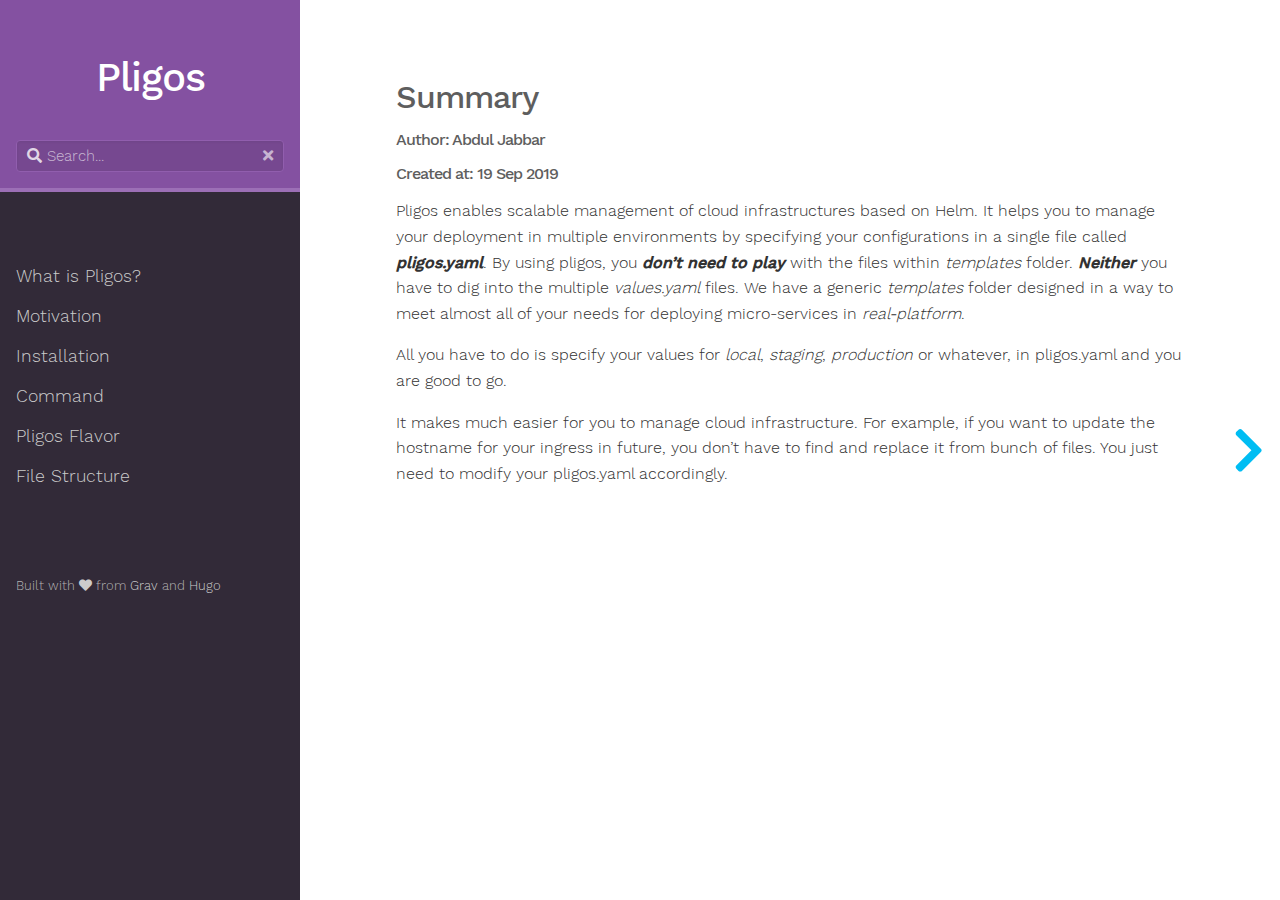
==== index.html @ 10a89c5d "Added docs" ====
<!DOCTYPE html>
<html lang="en" class="js csstransforms3d">
  <head>
    <meta charset="utf-8">
    <meta name="viewport" content="width=device-width, initial-scale=1.0">
    <meta name="generator" content="Hugo 0.58.2" />
    <meta name="description" content="This article describes how we can use pligos to manage helm charts easily.">


    <link rel="icon" href="/images/favicon.png" type="image/png">

    <title>Pligos - Homepage :: My New Hugo Site</title>

    
    <link href="/css/nucleus.css?1569859812" rel="stylesheet">
    <link href="/css/fontawesome-all.min.css?1569859812" rel="stylesheet">
    <link href="/css/hybrid.css?1569859812" rel="stylesheet">
    <link href="/css/featherlight.min.css?1569859812" rel="stylesheet">
    <link href="/css/perfect-scrollbar.min.css?1569859812" rel="stylesheet">
    <link href="/css/auto-complete.css?1569859812" rel="stylesheet">
    <link href="/css/atom-one-dark-reasonable.css?1569859812" rel="stylesheet">
    <link href="/css/theme.css?1569859812" rel="stylesheet">
    <link href="/css/hugo-theme.css?1569859812" rel="stylesheet">
    

    <script src="/js/jquery-3.3.1.min.js?1569859812"></script>

    <style>
      :root #header + #content > #left > #rlblock_left{
          display:none !important;
      }
      
    </style>
    
  </head>
  <body class="" data-url="/">
    <nav id="sidebar" class="">



  <div id="header-wrapper">
    <div id="header">
      <a id="logo" href="http://example.org/">
    <h2 style="color: white;">Pligos</h2>
  
</a>

    </div>
    
        <div class="searchbox">
    <label for="search-by"><i class="fas fa-search"></i></label>
    <input data-search-input id="search-by" type="search" placeholder="Search...">
    <span data-search-clear=""><i class="fas fa-times"></i></span>
</div>

<script type="text/javascript" src="/js/lunr.min.js?1569859812"></script>
<script type="text/javascript" src="/js/auto-complete.js?1569859812"></script>
<script type="text/javascript">
    
        var baseurl = "http:\/\/example.org\/";
    
</script>
<script type="text/javascript" src="/js/search.js?1569859812"></script>

    
  </div>

    <div class="highlightable">
    <ul class="topics">

        
          
          


 
  
    
    <li data-nav-id="/summary/" title="What is Pligos?" class="dd-item 
        
        
        
        ">
      <a href="/summary/">
          What is Pligos?
          
      </a>
      
              
    </li>
  
 

          
          


 
  
    
    <li data-nav-id="/motivation/" title="Motivation" class="dd-item 
        
        
        
        ">
      <a href="/motivation/">
          Motivation
          
      </a>
      
              
    </li>
  
 

          
          


 
  
    
    <li data-nav-id="/installation/" title="Installation" class="dd-item 
        
        
        
        ">
      <a href="/installation/">
          Installation
          
      </a>
      
              
    </li>
  
 

          
          


 
  
    
    <li data-nav-id="/command/" title="Command" class="dd-item 
        
        
        
        ">
      <a href="/command/">
          Command
          
      </a>
      
              
    </li>
  
 

          
          


 
  
    
    <li data-nav-id="/flavor/" title="Pligos Flavor" class="dd-item 
        
        
        
        ">
      <a href="/flavor/">
          Pligos Flavor
          
      </a>
      
              
    </li>
  
 

          
          


 
  
    
    <li data-nav-id="/file-structure/" title="File Structure" class="dd-item 
        
        
        
        ">
      <a href="/file-structure/">
          File Structure
          
      </a>
      
              
    </li>
  
 

          
         
    </ul>

    
    

    
    <section id="footer">
      <p>Built with <a href="https://github.com/matcornic/hugo-theme-learn"><i class="fas fa-heart"></i></a> from <a href="https://getgrav.org">Grav</a> and <a href="https://gohugo.io/">Hugo</a></p>

    </section>
  </div>
</nav>





        <section id="body">
        <div id="overlay"></div>
        <div class="padding highlightable">
              
        <div id="head-tags">
        
        </div>
        
        <div id="body-inner">
          

        


<span id="sidebar-toggle-span">
<a href="#" id="sidebar-toggle" data-sidebar-toggle=""><i class="fas fa-bars"></i> navigation</a>
</span>

 


<h3 id="summary">Summary</h3>

<h5 id="author-abdul-jabbar">Author: Abdul Jabbar</h5>

<h5 id="created-at-19-sep-2019">Created at: 19 Sep 2019</h5>

<p>Pligos enables scalable management of cloud infrastructures based on Helm. It helps you to manage your deployment in multiple environments by specifying your configurations in a single file called <strong><em>pligos.yaml</em></strong>. By using pligos, you <strong><em>don&rsquo;t need to play</em></strong> with the files within <em>templates</em> folder. <strong><em>Neither</em></strong> you have to dig into the multiple <em>values.yaml</em> files. We have a generic <em>templates</em> folder designed in a way to meet almost all of your needs for deploying micro-services in <em>real-platform</em>.</p>

<p>All you have to do is specify your values for <em>local</em>, <em>staging</em>, <em>production</em> or whatever, in pligos.yaml and you are good to go.</p>

<p>It makes much easier for you to manage cloud infrastructure. For example, if you want to update the hostname for your ingress in future, you don&rsquo;t have to find and replace it from bunch of files. You just need to modify your pligos.yaml accordingly.</p>
	
  
        
        </div> 
        

      </div>

    <div id="navigation">
        
        
        
        
            
            
                
                    
                    
                
                

                    
                    
                        
                    
                    

                    
                        
            
            
                
                    
                        
                        
                    
                
                

                    
                    
                    

                    
            
        
                    
                        
            
            
                
                    
                
                

                    
                    
                    

                    
            
        
                    
                        
            
            
                
                    
                
                

                    
                    
                    

                    
            
        
                    
                        
            
            
                
                    
                
                

                    
                    
                    

                    
            
        
                    
                        
            
            
                
                    
                
                

                    
                    
                    

                    
            
        
                    
                        
            
            
                
                    
                
                

                    
                    
                    

                    
            
        
                    
            
        
        
        


	 
	 
		
		
			<a class="nav nav-next" href="/summary/" title="What is Pligos?" style="margin-right: 0px;"><i class="fa fa-chevron-right"></i></a>
		
	
    </div>

    </section>
    
    <div style="left: -1000px; overflow: scroll; position: absolute; top: -1000px; border: none; box-sizing: content-box; height: 200px; margin: 0px; padding: 0px; width: 200px;">
      <div style="border: none; box-sizing: content-box; height: 200px; margin: 0px; padding: 0px; width: 200px;"></div>
    </div>
    <script src="/js/clipboard.min.js?1569859812"></script>
    <script src="/js/perfect-scrollbar.min.js?1569859812"></script>
    <script src="/js/perfect-scrollbar.jquery.min.js?1569859812"></script>
    <script src="/js/jquery.sticky.js?1569859812"></script>
    <script src="/js/featherlight.min.js?1569859812"></script>
    <script src="/js/highlight.pack.js?1569859812"></script>
    <script>hljs.initHighlightingOnLoad();</script>
    <script src="/js/modernizr.custom-3.6.0.js?1569859812"></script>
    <script src="/js/learn.js?1569859812"></script>
    <script src="/js/hugo-learn.js?1569859812"></script>

    <link href="/mermaid/mermaid.css?1569859812" rel="stylesheet" />
    <script src="/mermaid/mermaid.js?1569859812"></script>
    <script>
        mermaid.initialize({ startOnLoad: true });
    </script>
    

  </body>
</html>
---- css/nucleus.css ----
*, *::before, *::after {
  -webkit-box-sizing: border-box;
  -moz-box-sizing: border-box;
  box-sizing: border-box; }

@-webkit-viewport {
  width: device-width; }
@-moz-viewport {
  width: device-width; }
@-ms-viewport {
  width: device-width; }
@-o-viewport {
  width: device-width; }
@viewport {
  width: device-width; }
html {
  font-size: 100%;
  -ms-text-size-adjust: 100%;
  -webkit-text-size-adjust: 100%; }

body {
  margin: 0; }

article,
aside,
details,
figcaption,
figure,
footer,
header,
hgroup,
main,
nav,
section,
summary {
  display: block; }

audio,
canvas,
progress,
video {
  display: inline-block;
  vertical-align: baseline; }

audio:not([controls]) {
  display: none;
  height: 0; }

[hidden],
template {
  display: none; }

a {
  background: transparent;
  text-decoration: none; }

a:active,
a:hover {
  outline: 0; }

abbr[title] {
  border-bottom: 1px dotted; }

b,
strong {
  font-weight: bold; }

dfn {
  font-style: italic; }

mark {
  background: #FFFF27;
  color: #333; }

sub,
sup {
  font-size: 0.8rem;
  line-height: 0;
  position: relative;
  vertical-align: baseline; }

sup {
  top: -0.5em; }

sub {
  bottom: -0.25em; }

img {
  border: 0;
  max-width: 100%; }

svg:not(:root) {
  overflow: hidden; }

figure {
  margin: 1em 40px; }

hr {
  height: 0; }

pre {
  overflow: auto; }

button,
input,
optgroup,
select,
textarea {
  color: inherit;
  font: inherit;
  margin: 0; }

button {
  overflow: visible; }

button,
select {
  text-transform: none; }

button,
html input[type="button"],
input[type="reset"],
input[type="submit"] {
  -webkit-appearance: button;
  cursor: pointer; }

button[disabled],
html input[disabled] {
  cursor: default; }

button::-moz-focus-inner,
input::-moz-focus-inner {
  border: 0;
  padding: 0; }

input {
  line-height: normal; }

input[type="checkbox"],
input[type="radio"] {
  padding: 0; }

input[type="number"]::-webkit-inner-spin-button,
input[type="number"]::-webkit-outer-spin-button {
  height: auto; }

input[type="search"] {
  -webkit-appearance: textfield; }

input[type="search"]::-webkit-search-cancel-button,
input[type="search"]::-webkit-search-decoration {
  -webkit-appearance: none; }

legend {
  border: 0;
  padding: 0; }

textarea {
  overflow: auto; }

optgroup {
  font-weight: bold; }

table {
  border-collapse: collapse;
  border-spacing: 0;
  table-layout: fixed;
  width: 100%; }

tr, td, th {
  vertical-align: middle; }

th, td {
  padding: 0.425rem 0; }

th {
  text-align: left; }

.container {
  width: 75em;
  margin: 0 auto;
  padding: 0; }
  @media only all and (min-width: 60em) and (max-width: 74.938em) {
    .container {
      width: 60em; } }
  @media only all and (min-width: 48em) and (max-width: 59.938em) {
    .container {
      width: 48em; } }
  @media only all and (min-width: 30.063em) and (max-width: 47.938em) {
    .container {
      width: 30em; } }
  @media only all and (max-width: 30em) {
    .container {
      width: 100%; } }

.grid {
  display: -webkit-box;
  display: -moz-box;
  display: box;
  display: -webkit-flex;
  display: -moz-flex;
  display: -ms-flexbox;
  display: flex;
  -webkit-flex-flow: row;
  -moz-flex-flow: row;
  flex-flow: row;
  list-style: none;
  margin: 0;
  padding: 0; }
  @media only all and (max-width: 47.938em) {
    .grid {
      -webkit-flex-flow: row wrap;
      -moz-flex-flow: row wrap;
      flex-flow: row wrap; } }

.block {
  -webkit-box-flex: 1;
  -moz-box-flex: 1;
  box-flex: 1;
  -webkit-flex: 1;
  -moz-flex: 1;
  -ms-flex: 1;
  flex: 1;
  min-width: 0;
  min-height: 0; }
  @media only all and (max-width: 47.938em) {
    .block {
      -webkit-box-flex: 0;
      -moz-box-flex: 0;
      box-flex: 0;
      -webkit-flex: 0 100%;
      -moz-flex: 0 100%;
      -ms-flex: 0 100%;
      flex: 0 100%; } }

.content {
  margin: 0.625rem;
  padding: 0.938rem; }

@media only all and (max-width: 47.938em) {
  body [class*="size-"] {
    -webkit-box-flex: 0;
    -moz-box-flex: 0;
    box-flex: 0;
    -webkit-flex: 0 100%;
    -moz-flex: 0 100%;
    -ms-flex: 0 100%;
    flex: 0 100%; } }

.size-1-2 {
  -webkit-box-flex: 0;
  -moz-box-flex: 0;
  box-flex: 0;
  -webkit-flex: 0 50%;
  -moz-flex: 0 50%;
  -ms-flex: 0 50%;
  flex: 0 50%; }

.size-1-3 {
  -webkit-box-flex: 0;
  -moz-box-flex: 0;
  box-flex: 0;
  -webkit-flex: 0 33.33333%;
  -moz-flex: 0 33.33333%;
  -ms-flex: 0 33.33333%;
  flex: 0 33.33333%; }

.size-1-4 {
  -webkit-box-flex: 0;
  -moz-box-flex: 0;
  box-flex: 0;
  -webkit-flex: 0 25%;
  -moz-flex: 0 25%;
  -ms-flex: 0 25%;
  flex: 0 25%; }

.size-1-5 {
  -webkit-box-flex: 0;
  -moz-box-flex: 0;
  box-flex: 0;
  -webkit-flex: 0 20%;
  -moz-flex: 0 20%;
  -ms-flex: 0 20%;
  flex: 0 20%; }

.size-1-6 {
  -webkit-box-flex: 0;
  -moz-box-flex: 0;
  box-flex: 0;
  -webkit-flex: 0 16.66667%;
  -moz-flex: 0 16.66667%;
  -ms-flex: 0 16.66667%;
  flex: 0 16.66667%; }

.size-1-7 {
  -webkit-box-flex: 0;
  -moz-box-flex: 0;
  box-flex: 0;
  -webkit-flex: 0 14.28571%;
  -moz-flex: 0 14.28571%;
  -ms-flex: 0 14.28571%;
  flex: 0 14.28571%; }

.size-1-8 {
  -webkit-box-flex: 0;
  -moz-box-flex: 0;
  box-flex: 0;
  -webkit-flex: 0 12.5%;
  -moz-flex: 0 12.5%;
  -ms-flex: 0 12.5%;
  flex: 0 12.5%; }

.size-1-9 {
  -webkit-box-flex: 0;
  -moz-box-flex: 0;
  box-flex: 0;
  -webkit-flex: 0 11.11111%;
  -moz-flex: 0 11.11111%;
  -ms-flex: 0 11.11111%;
  flex: 0 11.11111%; }

.size-1-10 {
  -webkit-box-flex: 0;
  -moz-box-flex: 0;
  box-flex: 0;
  -webkit-flex: 0 10%;
  -moz-flex: 0 10%;
  -ms-flex: 0 10%;
  flex: 0 10%; }

.size-1-11 {
  -webkit-box-flex: 0;
  -moz-box-flex: 0;
  box-flex: 0;
  -webkit-flex: 0 9.09091%;
  -moz-flex: 0 9.09091%;
  -ms-flex: 0 9.09091%;
  flex: 0 9.09091%; }

.size-1-12 {
  -webkit-box-flex: 0;
  -moz-box-flex: 0;
  box-flex: 0;
  -webkit-flex: 0 8.33333%;
  -moz-flex: 0 8.33333%;
  -ms-flex: 0 8.33333%;
  flex: 0 8.33333%; }

@media only all and (min-width: 48em) and (max-width: 59.938em) {
  .size-tablet-1-2 {
    -webkit-box-flex: 0;
    -moz-box-flex: 0;
    box-flex: 0;
    -webkit-flex: 0 50%;
    -moz-flex: 0 50%;
    -ms-flex: 0 50%;
    flex: 0 50%; }

  .size-tablet-1-3 {
    -webkit-box-flex: 0;
    -moz-box-flex: 0;
    box-flex: 0;
    -webkit-flex: 0 33.33333%;
    -moz-flex: 0 33.33333%;
    -ms-flex: 0 33.33333%;
    flex: 0 33.33333%; }

  .size-tablet-1-4 {
    -webkit-box-flex: 0;
    -moz-box-flex: 0;
    box-flex: 0;
    -webkit-flex: 0 25%;
    -moz-flex: 0 25%;
    -ms-flex: 0 25%;
    flex: 0 25%; }

  .size-tablet-1-5 {
    -webkit-box-flex: 0;
    -moz-box-flex: 0;
    box-flex: 0;
    -webkit-flex: 0 20%;
    -moz-flex: 0 20%;
    -ms-flex: 0 20%;
    flex: 0 20%; }

  .size-tablet-1-6 {
    -webkit-box-flex: 0;
    -moz-box-flex: 0;
    box-flex: 0;
    -webkit-flex: 0 16.66667%;
    -moz-flex: 0 16.66667%;
    -ms-flex: 0 16.66667%;
    flex: 0 16.66667%; }

  .size-tablet-1-7 {
    -webkit-box-flex: 0;
    -moz-box-flex: 0;
    box-flex: 0;
    -webkit-flex: 0 14.28571%;
    -moz-flex: 0 14.28571%;
    -ms-flex: 0 14.28571%;
    flex: 0 14.28571%; }

  .size-tablet-1-8 {
    -webkit-box-flex: 0;
    -moz-box-flex: 0;
    box-flex: 0;
    -webkit-flex: 0 12.5%;
    -moz-flex: 0 12.5%;
    -ms-flex: 0 12.5%;
    flex: 0 12.5%; }

  .size-tablet-1-9 {
    -webkit-box-flex: 0;
    -moz-box-flex: 0;
    box-flex: 0;
    -webkit-flex: 0 11.11111%;
    -moz-flex: 0 11.11111%;
    -ms-flex: 0 11.11111%;
    flex: 0 11.11111%; }

  .size-tablet-1-10 {
    -webkit-box-flex: 0;
    -moz-box-flex: 0;
    box-flex: 0;
    -webkit-flex: 0 10%;
    -moz-flex: 0 10%;
    -ms-flex: 0 10%;
    flex: 0 10%; }

  .size-tablet-1-11 {
    -webkit-box-flex: 0;
    -moz-box-flex: 0;
    box-flex: 0;
    -webkit-flex: 0 9.09091%;
    -moz-flex: 0 9.09091%;
    -ms-flex: 0 9.09091%;
    flex: 0 9.09091%; }

  .size-tablet-1-12 {
    -webkit-box-flex: 0;
    -moz-box-flex: 0;
    box-flex: 0;
    -webkit-flex: 0 8.33333%;
    -moz-flex: 0 8.33333%;
    -ms-flex: 0 8.33333%;
    flex: 0 8.33333%; } }
@media only all and (max-width: 47.938em) {
  @supports not (flex-wrap: wrap) {
    .grid {
      display: block;
      -webkit-box-lines: inherit;
      -moz-box-lines: inherit;
      box-lines: inherit;
      -webkit-flex-wrap: inherit;
      -moz-flex-wrap: inherit;
      -ms-flex-wrap: inherit;
      flex-wrap: inherit; }

    .block {
      display: block;
      -webkit-box-flex: inherit;
      -moz-box-flex: inherit;
      box-flex: inherit;
      -webkit-flex: inherit;
      -moz-flex: inherit;
      -ms-flex: inherit;
      flex: inherit; } } }
.first-block {
  -webkit-box-ordinal-group: 0;
  -webkit-order: -1;
  -ms-flex-order: -1;
  order: -1; }

.last-block {
  -webkit-box-ordinal-group: 2;
  -webkit-order: 1;
  -ms-flex-order: 1;
  order: 1; }

.fixed-blocks {
  -webkit-flex-flow: row wrap;
  -moz-flex-flow: row wrap;
  flex-flow: row wrap; }
  .fixed-blocks .block {
    -webkit-box-flex: inherit;
    -moz-box-flex: inherit;
    box-flex: inherit;
    -webkit-flex: inherit;
    -moz-flex: inherit;
    -ms-flex: inherit;
    flex: inherit;
    width: 25%; }
    @media only all and (min-width: 60em) and (max-width: 74.938em) {
      .fixed-blocks .block {
        width: 33.33333%; } }
    @media only all and (min-width: 48em) and (max-width: 59.938em) {
      .fixed-blocks .block {
        width: 50%; } }
    @media only all and (max-width: 47.938em) {
      .fixed-blocks .block {
        width: 100%; } }

body {
  font-size: 1.05rem;
  line-height: 1.7; }

h1, h2, h3, h4, h5, h6 {
  margin: 0.85rem 0 1.7rem 0;
  text-rendering: optimizeLegibility; }

h1 {
  font-size: 3.25rem; }

h2 {
  font-size: 2.55rem; }

h3 {
  font-size: 2.15rem; }

h4 {
  font-size: 1.8rem; }

h5 {
  font-size: 1.4rem; }

h6 {
  font-size: 0.9rem; }

p {
  margin: 1.7rem 0; }

ul, ol {
  margin-top: 1.7rem;
  margin-bottom: 1.7rem; }
  ul ul, ul ol, ol ul, ol ol {
    margin-top: 0;
    margin-bottom: 0; }

blockquote {
  margin: 1.7rem 0;
  padding-left: 0.85rem; }

cite {
  display: block;
  font-size: 0.925rem; }
  cite:before {
    content: "\2014 \0020"; }

pre {
  margin: 1.7rem 0;
  padding: 0.938rem; }

code {
  vertical-align: bottom; }

small {
  font-size: 0.925rem; }

hr {
  border-left: none;
  border-right: none;
  border-top: none;
  margin: 1.7rem 0; }

fieldset {
  border: 0;
  padding: 0.938rem;
  margin: 0 0 1.7rem 0; }

input,
label,
select {
  display: block; }

label {
  margin-bottom: 0.425rem; }
  label.required:after {
    content: "*"; }
  label abbr {
    display: none; }

textarea, input[type="email"], input[type="number"], input[type="password"], input[type="search"], input[type="tel"], input[type="text"], input[type="url"], input[type="color"], input[type="date"], input[type="datetime"], input[type="datetime-local"], input[type="month"], input[type="time"], input[type="week"], select[multiple=multiple] {
  -webkit-transition: border-color;
  -moz-transition: border-color;
  transition: border-color;
  border-radius: 0.1875rem;
  margin-bottom: 0.85rem;
  padding: 0.425rem 0.425rem;
  width: 100%; }
  textarea:focus, input[type="email"]:focus, input[type="number"]:focus, input[type="password"]:focus, input[type="search"]:focus, input[type="tel"]:focus, input[type="text"]:focus, input[type="url"]:focus, input[type="color"]:focus, input[type="date"]:focus, input[type="datetime"]:focus, input[type="datetime-local"]:focus, input[type="month"]:focus, input[type="time"]:focus, input[type="week"]:focus, select[multiple=multiple]:focus {
    outline: none; }

textarea {
  resize: vertical; }

input[type="checkbox"], input[type="radio"] {
  display: inline;
  margin-right: 0.425rem; }

input[type="file"] {
  width: 100%; }

select {
  width: auto;
  max-width: 100%;
  margin-bottom: 1.7rem; }

button,
input[type="submit"] {
  cursor: pointer;
  user-select: none;
  vertical-align: middle;
  white-space: nowrap;
  border: inherit; }
---- css/hybrid.css ----
/*

vim-hybrid theme by w0ng (https://github.com/w0ng/vim-hybrid)

*/

/*background color*/
.hljs {
  display: block;
  overflow-x: auto;
  padding: 0.5em;
  background: #1d1f21;
}

/*selection color*/
.hljs::selection,
.hljs span::selection {
  background: #373b41;
}

.hljs::-moz-selection,
.hljs span::-moz-selection {
  background: #373b41;
}

/*foreground color*/
.hljs {
  color: #c5c8c6;
}

/*color: fg_yellow*/
.hljs-title,
.hljs-name {
  color: #f0c674;
}

/*color: fg_comment*/
.hljs-comment,
.hljs-meta,
.hljs-meta .hljs-keyword {
  color: #707880;
}

/*color: fg_red*/
.hljs-number,
.hljs-symbol,
.hljs-literal,
.hljs-deletion,
.hljs-link {
 color: #cc6666
}

/*color: fg_green*/
.hljs-string,
.hljs-doctag,
.hljs-addition,
.hljs-regexp,
.hljs-selector-attr,
.hljs-selector-pseudo {
  color: #b5bd68;
}

/*color: fg_purple*/
.hljs-attribute,
.hljs-code,
.hljs-selector-id {
 color: #b294bb;
}

/*color: fg_blue*/
.hljs-keyword,
.hljs-selector-tag,
.hljs-bullet,
.hljs-tag {
 color: #81a2be;
}

/*color: fg_aqua*/
.hljs-subst,
.hljs-variable,
.hljs-template-tag,
.hljs-template-variable {
  color: #8abeb7;
}

/*color: fg_orange*/
.hljs-type,
.hljs-built_in,
.hljs-builtin-name,
.hljs-quote,
.hljs-section,
.hljs-selector-class {
  color: #de935f;
}

.hljs-emphasis {
  font-style: italic;
}

.hljs-strong {
  font-weight: bold;
}
---- css/featherlight.min.css ----
/**
 * Featherlight - ultra slim jQuery lightbox
 * Version 1.7.13 - http://noelboss.github.io/featherlight/
 *
 * Copyright 2018, Noël Raoul Bossart (http://www.noelboss.com)
 * MIT Licensed.
**/
html.with-featherlight{overflow:hidden}.featherlight{display:none;position:fixed;top:0;right:0;bottom:0;left:0;z-index:2147483647;text-align:center;white-space:nowrap;cursor:pointer;background:#333;background:rgba(0,0,0,0)}.featherlight:last-of-type{background:rgba(0,0,0,.8)}.featherlight:before{content:'';display:inline-block;height:100%;vertical-align:middle}.featherlight .featherlight-content{position:relative;text-align:left;vertical-align:middle;display:inline-block;overflow:auto;padding:25px 25px 0;border-bottom:25px solid transparent;margin-left:5%;margin-right:5%;max-height:95%;background:#fff;cursor:auto;white-space:normal}.featherlight .featherlight-inner{display:block}.featherlight link.featherlight-inner,.featherlight script.featherlight-inner,.featherlight style.featherlight-inner{display:none}.featherlight .featherlight-close-icon{position:absolute;z-index:9999;top:0;right:0;line-height:25px;width:25px;cursor:pointer;text-align:center;font-family:Arial,sans-serif;background:#fff;background:rgba(255,255,255,.3);color:#000;border:0;padding:0}.featherlight .featherlight-close-icon::-moz-focus-inner{border:0;padding:0}.featherlight .featherlight-image{width:100%}.featherlight-iframe .featherlight-content{border-bottom:0;padding:0;-webkit-overflow-scrolling:touch}.featherlight iframe{border:0}.featherlight *{-webkit-box-sizing:border-box;-moz-box-sizing:border-box;box-sizing:border-box}@media only screen and (max-width:1024px){.featherlight .featherlight-content{margin-left:0;margin-right:0;max-height:98%;padding:10px 10px 0;border-bottom:10px solid transparent}}@media print{html.with-featherlight>*>:not(.featherlight){display:none}}
---- css/auto-complete.css ----
.autocomplete-suggestions {
    text-align: left;
    cursor: default;
    border: 1px solid #ccc;
    border-top: 0;
    background: #fff;
    box-shadow: -1px 1px 3px rgba(0,0,0,.1);

    /* core styles should not be changed */
    position: absolute;
    display: none;
    z-index: 9999;
    max-height: 254px;
    overflow: hidden;
    overflow-y: auto;
    box-sizing: border-box;
    
}
.autocomplete-suggestion {
    position: relative;
    cursor: pointer;
    padding: 7px;
    line-height: 23px;
    white-space: nowrap;
    overflow: hidden;
    text-overflow: ellipsis;
    color: #333;
}

.autocomplete-suggestion b {
    font-weight: normal;
    color: #1f8dd6;
}

.autocomplete-suggestion.selected {
    background: #333;
    color: #fff;
}

.autocomplete-suggestion:hover {
    background: #444;
    color: #fff;
}

.autocomplete-suggestion > .context {
    font-size: 12px;
}
---- css/atom-one-dark-reasonable.css ----
/*

Atom One Dark With support for ReasonML by Gidi Morris, based off work by Daniel Gamage

Original One Dark Syntax theme from https://github.com/atom/one-dark-syntax

*/
.hljs {
  display: block;
  overflow-x: auto;
  padding: 0.5em;
  line-height: 1.3em;
  color: #abb2bf;
  background: #282c34;
  border-radius: 5px;
}
.hljs-keyword, .hljs-operator {
  color: #F92672;
}
.hljs-pattern-match {
  color: #F92672;
}
.hljs-pattern-match .hljs-constructor {
  color: #61aeee;
}
.hljs-function {
  color: #61aeee;
}
.hljs-function .hljs-params {
  color: #A6E22E;
}
.hljs-function .hljs-params .hljs-typing {
  color: #FD971F;
}
.hljs-module-access .hljs-module {
  color: #7e57c2;
}
.hljs-constructor {
  color: #e2b93d;
}
.hljs-constructor .hljs-string {
  color: #9CCC65;
}
.hljs-comment, .hljs-quote {
  color: #b18eb1;
  font-style: italic;
}
.hljs-doctag, .hljs-formula {
  color: #c678dd;
}
.hljs-section, .hljs-name, .hljs-selector-tag, .hljs-deletion, .hljs-subst {
  color: #e06c75;
}
.hljs-literal {
  color: #56b6c2;
}
.hljs-string, .hljs-regexp, .hljs-addition, .hljs-attribute, .hljs-meta-string {
  color: #98c379;
}
.hljs-built_in, .hljs-class .hljs-title {
  color: #e6c07b;
}
.hljs-attr, .hljs-variable, .hljs-template-variable, .hljs-type, .hljs-selector-class, .hljs-selector-attr, .hljs-selector-pseudo, .hljs-number {
  color: #d19a66;
}
.hljs-symbol, .hljs-bullet, .hljs-link, .hljs-meta, .hljs-selector-id, .hljs-title {
  color: #61aeee;
}
.hljs-emphasis {
  font-style: italic;
}
.hljs-strong {
  font-weight: bold;
}
.hljs-link {
  text-decoration: underline;
}
---- css/theme.css ----
@charset "UTF-8";

/* Tags */
@import "tags.css";

#top-github-link, #body #breadcrumbs {
    position: relative;
    top: 50%;
    -webkit-transform: translateY(-50%);
    -moz-transform: translateY(-50%);
    -o-transform: translateY(-50%);
    -ms-transform: translateY(-50%);
    transform: translateY(-50%);
}
.button, .button-secondary {
    display: inline-block;
    padding: 7px 12px;
}
.button:active, .button-secondary:active {
    margin: 2px 0 -2px 0;
}
@font-face {
    font-family: 'Novacento Sans Wide';
    src: url("../fonts/Novecentosanswide-UltraLight-webfont.eot");
    src: url("../fonts/Novecentosanswide-UltraLight-webfont.eot?#iefix") format("embedded-opentype"), url("../fonts/Novecentosanswide-UltraLight-webfont.woff2") format("woff2"), url("../fonts/Novecentosanswide-UltraLight-webfont.woff") format("woff"), url("../fonts/Novecentosanswide-UltraLight-webfont.ttf") format("truetype"), url("../fonts/Novecentosanswide-UltraLight-webfont.svg#novecento_sans_wideultralight") format("svg");
    font-style: normal;
    font-weight: 200;
}
@font-face {
    font-family: 'Work Sans';
    font-style: normal;
    font-weight: 300;
    src: url("../fonts/Work_Sans_300.eot?#iefix") format("embedded-opentype"), url("../fonts/Work_Sans_300.woff") format("woff"), url("../fonts/Work_Sans_300.woff2") format("woff2"), url("../fonts/Work_Sans_300.svg#WorkSans") format("svg"), url("../fonts/Work_Sans_300.ttf") format("truetype");
}
@font-face {
    font-family: 'Work Sans';
    font-style: normal;
    font-weight: 500;
    src: url("../fonts/Work_Sans_500.eot?#iefix") format("embedded-opentype"), url("../fonts/Work_Sans_500.woff") format("woff"), url("../fonts/Work_Sans_500.woff2") format("woff2"), url("../fonts/Work_Sans_500.svg#WorkSans") format("svg"), url("../fonts/Work_Sans_500.ttf") format("truetype");
}
body {
    background: #fff;
    color: #777;
}
body #chapter h1 {
    font-size: 3.5rem;
}
@media only all and (min-width: 48em) and (max-width: 59.938em) {
    body #chapter h1 {
        font-size: 3rem;
    }
}
@media only all and (max-width: 47.938em) {
    body #chapter h1 {
        font-size: 2rem;
    }
}
a {
    color: #00bdf3;
}
a:hover {
    color: #0082a7;
}
pre {
    position: relative;
    color: #ffffff;
}
.bg {
    background: #fff;
    border: 1px solid #eaeaea;
}
b, strong, label, th {
    font-weight: 600;
}
.default-animation, #header #logo-svg, #header #logo-svg path, #sidebar, #sidebar ul, #body, #body .padding, #body .nav {
    -webkit-transition: all 0.5s ease;
    -moz-transition: all 0.5s ease;
    transition: all 0.5s ease;
}
#grav-logo {
    max-width: 60%;
}
#grav-logo path {
    fill: #fff !important;
}
#sidebar {
    font-weight: 300 !important;
}
fieldset {
    border: 1px solid #ddd;
}
textarea, input[type="email"], input[type="number"], input[type="password"], input[type="search"], input[type="tel"], input[type="text"], input[type="url"], input[type="color"], input[type="date"], input[type="datetime"], input[type="datetime-local"], input[type="month"], input[type="time"], input[type="week"], select[multiple=multiple] {
    background-color: white;
    border: 1px solid #ddd;
    box-shadow: inset 0 1px 3px rgba(0, 0, 0, 0.06);
}
textarea:hover, input[type="email"]:hover, input[type="number"]:hover, input[type="password"]:hover, input[type="search"]:hover, input[type="tel"]:hover, input[type="text"]:hover, input[type="url"]:hover, input[type="color"]:hover, input[type="date"]:hover, input[type="datetime"]:hover, input[type="datetime-local"]:hover, input[type="month"]:hover, input[type="time"]:hover, input[type="week"]:hover, select[multiple=multiple]:hover {
    border-color: #c4c4c4;
}
textarea:focus, input[type="email"]:focus, input[type="number"]:focus, input[type="password"]:focus, input[type="search"]:focus, input[type="tel"]:focus, input[type="text"]:focus, input[type="url"]:focus, input[type="color"]:focus, input[type="date"]:focus, input[type="datetime"]:focus, input[type="datetime-local"]:focus, input[type="month"]:focus, input[type="time"]:focus, input[type="week"]:focus, select[multiple=multiple]:focus {
    border-color: #00bdf3;
    box-shadow: inset 0 1px 3px rgba(0,0,0,.06),0 0 5px rgba(0,169,218,.7)
}
#header-wrapper {
    background: #8451a1;
    color: #fff;
    text-align: center;
    border-bottom: 4px solid #9c6fb6;
    padding: 1rem;
}
#header a {
    display: inline-block;
}
#header #logo-svg {
    width: 8rem;
    height: 2rem;
}
#header #logo-svg path {
    fill: #fff;
}
.searchbox {
    margin-top: 1rem;
    position: relative;
    border: 1px solid #915eae;
    background: #764890;
    border-radius: 4px;
}
.searchbox label {
    color: rgba(255, 255, 255, 0.8);
    position: absolute;
    left: 10px;
    top: 3px;
}
.searchbox span {
    color: rgba(255, 255, 255, 0.6);
    position: absolute;
    right: 10px;
    top: 3px;
    cursor: pointer;
}
.searchbox span:hover {
    color: rgba(255, 255, 255, 0.9);
}
.searchbox input {
    display: inline-block;
    color: #fff;
    width: 100%;
    height: 30px;
    background: transparent;
    border: 0;
    padding: 0 25px 0 30px;
    margin: 0;
    font-weight: 300;
}
.searchbox input::-webkit-input-placeholder {
    color: rgba(255, 255, 255, 0.6);
}
.searchbox input::-moz-placeholder {
    color: rgba(255, 255, 255, 0.6);
}
.searchbox input:-moz-placeholder {
    color: rgba(255, 255, 255, 0.6);
}
.searchbox input:-ms-input-placeholder {
    color: rgba(255, 255, 255, 0.6);
}
#sidebar-toggle-span {
    display: none;
}
@media only all and (max-width: 47.938em) {
    #sidebar-toggle-span {
        display: inline;
    }
}
#sidebar {
    background-color: #322A38;
    position: fixed;
    top: 0;
    width: 300px;
    bottom: 0;
    left: 0;
    font-weight: 400;
    font-size: 15px;
}
#sidebar a {
    color: #ccc;
}
#sidebar a:hover {
    color: #e6e6e6;
}
#sidebar a.subtitle {
    color: rgba(204, 204, 204, 0.6);
}
#sidebar hr {
    border-bottom: 1px solid #2a232f;
}
#sidebar a.padding {
    padding: 0 1rem;
}
#sidebar h5 {
    margin: 2rem 0 0;
    position: relative;
    line-height: 2;
}
#sidebar h5 a {
    display: block;
    margin-left: 0;
    margin-right: 0;
    padding-left: 1rem;
    padding-right: 1rem;
}
#sidebar h5 i {
    color: rgba(204, 204, 204, 0.6);
    position: absolute;
    right: 0.6rem;
    top: 0.7rem;
    font-size: 80%;
}
#sidebar h5.parent a {
    background: #201b24;
    color: #d9d9d9 !important;
}
#sidebar h5.active a {
    background: #fff;
    color: #777 !important;
}
#sidebar h5.active i {
    color: #777 !important;
}
#sidebar h5 + ul.topics {
    display: none;
    margin-top: 0;
}
#sidebar h5.parent + ul.topics, #sidebar h5.active + ul.topics {
    display: block;
}
#sidebar ul {
    list-style: none;
    padding: 0;
    margin: 0;
}
#sidebar ul.searched a {
    color: #999999;
}
#sidebar ul.searched .search-match a {
    color: #e6e6e6;
}
#sidebar ul.searched .search-match a:hover {
    color: white;
}
#sidebar ul.topics {
    margin: 0 1rem;
}
#sidebar ul.topics.searched ul {
    display: block;
}
#sidebar ul.topics ul {
    display: none;
    padding-bottom: 1rem;
}
#sidebar ul.topics ul ul {
    padding-bottom: 0;
}
#sidebar ul.topics li.parent ul, #sidebar ul.topics > li.active ul {
    display: block;
}
#sidebar ul.topics > li > a {
    line-height: 2rem;
    font-size: 1.1rem;
}
#sidebar ul.topics > li > a b {
    opacity: 0.5;
    font-weight: normal;
}
#sidebar ul.topics > li > a .fa {
    margin-top: 9px;
}
#sidebar ul.topics > li.parent, #sidebar ul.topics > li.active {
    background: #251f29;
    margin-left: -1rem;
    margin-right: -1rem;
    padding-left: 1rem;
    padding-right: 1rem;
}
#sidebar ul li.active > a {
    background: #fff;
    color: #777 !important;
    margin-left: -1rem;
    margin-right: -1rem;
    padding-left: 1rem;
    padding-right: 1rem;
}
#sidebar ul li {
    padding: 0;
}
#sidebar ul li.visited + span {
    margin-right: 16px;
}
#sidebar ul li a {
    display: block;
    padding: 2px 0;
}
#sidebar ul li a span {
    text-overflow: ellipsis;
    overflow: hidden;
    white-space: nowrap;
    display: block;
}
#sidebar ul li > a {
    padding: 4px 0;
}
#sidebar ul li.visited > a .read-icon {
    color: #9c6fb6;
    display: inline;
}
#sidebar ul li li {
    padding-left: 1rem;
    text-indent: 0.2rem;
}
#main {
    background: #f7f7f7;
    margin: 0 0 1.563rem 0;
}
#body {
    position: relative;
    margin-left: 300px;
    min-height: 100%;
}
#body img, #body .video-container {
    margin: 3rem auto;
    display: block;
    text-align: center;
}
#body img.border, #body .video-container.border {
    border: 2px solid #e6e6e6 !important;
    padding: 2px;
}
#body img.shadow, #body .video-container.shadow {
    box-shadow: 0 10px 30px rgba(0, 0, 0, 0.1);
}
#body img.inline {
    display: inline !important;
    margin: 0 !important;
    vertical-align: bottom;
}
#body .bordered {
    border: 1px solid #ccc;
}
#body .padding {
    padding: 3rem 6rem;
}
@media only all and (max-width: 59.938em) {
    #body .padding {
        position: static;
        padding: 15px 3rem;
    }
}
@media only all and (max-width: 47.938em) {
    #body .padding {
        padding: 5px 1rem;
    }
}
#body h1 + hr {
    margin-top: -1.7rem;
    margin-bottom: 3rem;
}
@media only all and (max-width: 59.938em) {
    #body #navigation {
        position: static;
        margin-right: 0 !important;
        width: 100%;
        display: table;
    }
}
#body .nav {
    position: fixed;
    top: 0;
    bottom: 0;
    width: 4rem;
    font-size: 50px;
    height: 100%;
    cursor: pointer;
    display: table;
    text-align: center;
}
#body .nav > i {
    display: table-cell;
    vertical-align: middle;
    text-align: center;
}
@media only all and (max-width: 59.938em) {
    #body .nav {
        display: table-cell;
        position: static;
        top: auto;
        width: 50%;
        text-align: center;
        height: 100px;
        line-height: 100px;
        padding-top: 0;
    }
    #body .nav > i {
        display: inline-block;
    }
}
#body .nav:hover {
    background: #F6F6F6;
}
#body .nav.nav-pref {
    left: 0;
}
#body .nav.nav-next {
    right: 0;
}
#body-inner {
    margin-bottom: 5rem;
}
#chapter {
    display: flex;
    align-items: center;
    justify-content: center;
    height: 100%;
    padding: 2rem 0;
}
#chapter #body-inner {
    padding-bottom: 3rem;
    max-width: 80%;
}
#chapter h3 {
    font-family: "Work Sans", "Helvetica", "Tahoma", "Geneva", "Arial", sans-serif;
    font-weight: 300;
    text-align: center;
}
#chapter h1 {
    font-size: 5rem;
    border-bottom: 4px solid #F0F2F4;
}
#chapter p {
    text-align: center;
    font-size: 1.2rem;
}
#footer {
    padding: 5rem 1rem;
    margin-bottom: 0;
    color: #b3b3b3;
    font-size: 13px;
}
#footer p {
    margin: 0;
}
body {
    font-family: "Work Sans", "Helvetica", "Tahoma", "Geneva", "Arial", sans-serif;
    font-weight: 300;
    line-height: 1.6;
    font-size: 18px !important;
}
h2, h3, h4, h5, h6 {
    font-family: "Work Sans", "Helvetica", "Tahoma", "Geneva", "Arial", sans-serif;
    text-rendering: optimizeLegibility;
    color: #5e5e5e;
    font-weight: 400;
    letter-spacing: -1px;
}
h1 {
    font-family: "Novacento Sans Wide", "Helvetica", "Tahoma", "Geneva", "Arial", sans-serif;
    text-align: center;
    text-transform: uppercase;
    color: #222;
    font-weight: 200;
}
blockquote {
    border-left: 10px solid #F0F2F4;
}
blockquote p {
    font-size: 1.1rem;
    color: #999;
}
blockquote cite {
    display: block;
    text-align: right;
    color: #666;
    font-size: 1.2rem;
}
div.notices {
    margin: 2rem 0;
    position: relative;
}
div.notices p {
    padding: 15px;
    display: block;
    font-size: 1rem;
    margin-top: 0rem;
    margin-bottom: 0rem;
    color: #666;
}
div.notices p:first-child:before {
    position: absolute;
    top: 2px;
    color: #fff;
    font-family: "Font Awesome 5 Free";
    font-weight: 900;
    content: "\f06a";
    left: 10px;
}
div.notices p:first-child:after {
    position: absolute;
    top: 2px;
    color: #fff;
    left: 2rem;
}
div.notices.info p {
    border-top: 30px solid #F0B37E;
    background: #FFF2DB;
}
div.notices.info p:first-child:after {
    content: 'Info';
}
div.notices.warning p {
    border-top: 30px solid rgba(217, 83, 79, 0.8);
    background: #FAE2E2;
}
div.notices.warning p:first-child:after {
    content: 'Warning';
}
div.notices.note p {
    border-top: 30px solid #6AB0DE;
    background: #E7F2FA;
}
div.notices.note p:first-child:after {
    content: 'Note';
}
div.notices.tip p {
    border-top: 30px solid rgba(92, 184, 92, 0.8);
    background: #E6F9E6;
}
div.notices.tip p:first-child:after {
    content: 'Tip';
}

/* attachments shortcode */

section.attachments {
    margin: 2rem 0;
    position: relative;
}

section.attachments label {
    font-weight: 400;
    padding-left: 0.5em;
    padding-top: 0.2em;
    padding-bottom: 0.2em;
    margin: 0;
}

section.attachments .attachments-files {
    padding: 15px;
    display: block;
    font-size: 1rem;
    margin-top: 0rem;
    margin-bottom: 0rem;
    color: #666;
}

section.attachments.orange label {
    color: #fff;
    background: #F0B37E;
}

section.attachments.orange .attachments-files {
    background: #FFF2DB;
}

section.attachments.green label {
    color: #fff;
    background: rgba(92, 184, 92, 0.8);
}

section.attachments.green .attachments-files {
    background: #E6F9E6;
}

section.attachments.blue label {
    color: #fff;
    background: #6AB0DE;
}

section.attachments.blue .attachments-files {
    background: #E7F2FA;
}

section.attachments.grey label {
    color: #fff;
    background: #505d65;
}

section.attachments.grey .attachments-files {
    background: #f4f4f4;
}

/* Children shortcode */

/* Children shortcode */
.children p {
    font-size: small;
    margin-top: 0px;
    padding-top: 0px;
    margin-bottom:  0px;
    padding-bottom: 0px;
}
.children-li p {
    font-size: small;
    font-style: italic;

}
.children-h2 p, .children-h3 p {
    font-size: small;
    margin-top: 0px;
    padding-top: 0px;
    margin-bottom:  0px;
    padding-bottom: 0px;
}
.children h3,.children h2 {
    margin-bottom: 0px;
    margin-top: 5px;
}

code, kbd, pre, samp {
    font-family: "Consolas", menlo, monospace;
    font-size: 92%;
}
code {
    border-radius: 2px;
    white-space: nowrap;
    color: #5e5e5e;
    background: #FFF7DD;
    border: 1px solid #fbf0cb;
    padding: 0px 2px;
}
code + .copy-to-clipboard {
    margin-left: -1px;
    border-left: 0 !important;
    font-size: inherit !important;
    vertical-align: middle;
    height: 21px;
    top: 0;
}
pre {
    padding: 1rem;
    margin: 2rem 0;
    background: #282c34;
    border: 0;
    border-radius: 2px;
    line-height: 1.15;
}
pre code {
    color: whitesmoke;
    background: inherit;
    white-space: inherit;
    border: 0;
    padding: 0;
    margin: 0;
    font-size: 15px;
}
hr {
    border-bottom: 4px solid #F0F2F4;
}
.page-title {
    margin-top: -25px;
    padding: 25px;
    float: left;
    clear: both;
    background: #9c6fb6;
    color: #fff;
}
#body a.anchor-link {
    color: #ccc;
}
#body a.anchor-link:hover {
    color: #9c6fb6;
}
#body-inner .tabs-wrapper.ui-theme-badges {
    background: #1d1f21;
}
#body-inner .tabs-wrapper.ui-theme-badges .tabs-nav li {
    font-size: 0.9rem;
    text-transform: uppercase;
}
#body-inner .tabs-wrapper.ui-theme-badges .tabs-nav li a {
    background: #35393c;
}
#body-inner .tabs-wrapper.ui-theme-badges .tabs-nav li.current a {
    background: #4d5257;
}
#body-inner pre {
    white-space: pre-wrap;
}
.tabs-wrapper pre {
    margin: 1rem 0;
    border: 0;
    padding: 0;
    background: inherit;
}
table {
    border: 1px solid #eaeaea;
    table-layout: auto;
}
th {
    background: #f7f7f7;
    padding: 0.5rem;
}
td {
    padding: 0.5rem;
    border: 1px solid #eaeaea;
}
.button {
    background: #9c6fb6;
    color: #fff;
    box-shadow: 0 3px 0 #00a5d4;
}
.button:hover {
    background: #00a5d4;
    box-shadow: 0 3px 0 #008db6;
    color: #fff;
}
.button:active {
    box-shadow: 0 1px 0 #008db6;
}
.button-secondary {
    background: #F8B450;
    color: #fff;
    box-shadow: 0 3px 0 #f7a733;
}
.button-secondary:hover {
    background: #f7a733;
    box-shadow: 0 3px 0 #f69b15;
    color: #fff;
}
.button-secondary:active {
    box-shadow: 0 1px 0 #f69b15;
}
.bullets {
    margin: 1.7rem 0;
    margin-left: -0.85rem;
    margin-right: -0.85rem;
    overflow: auto;
}
.bullet {
    float: left;
    padding: 0 0.85rem;
}
.two-column-bullet {
    width: 50%;
}
@media only all and (max-width: 47.938em) {
    .two-column-bullet {
        width: 100%;
    }
}
.three-column-bullet {
    width: 33.33333%;
}
@media only all and (max-width: 47.938em) {
    .three-column-bullet {
        width: 100%;
    }
}
.four-column-bullet {
    width: 25%;
}
@media only all and (max-width: 47.938em) {
    .four-column-bullet {
        width: 100%;
    }
}
.bullet-icon {
    float: left;
    background: #9c6fb6;
    padding: 0.875rem;
    width: 3.5rem;
    height: 3.5rem;
    border-radius: 50%;
    color: #fff;
    font-size: 1.75rem;
    text-align: center;
}
.bullet-icon-1 {
    background: #9c6fb6;
}
.bullet-icon-2 {
    background: #00f3d8;
}
.bullet-icon-3 {
    background: #e6f300;
}
.bullet-content {
    margin-left: 4.55rem;
}
.tooltipped {
    position: relative;
}
.tooltipped:after {
    position: absolute;
    z-index: 1000000;
    display: none;
    padding: 5px 8px;
    font: normal normal 11px/1.5 "Work Sans", "Helvetica", "Tahoma", "Geneva", "Arial", sans-serif;
    color: #fff;
    text-align: center;
    text-decoration: none;
    text-shadow: none;
    text-transform: none;
    letter-spacing: normal;
    word-wrap: break-word;
    white-space: pre;
    pointer-events: none;
    content: attr(aria-label);
    background: rgba(0, 0, 0, 0.8);
    border-radius: 3px;
    -webkit-font-smoothing: subpixel-antialiased;
}
.tooltipped:before {
    position: absolute;
    z-index: 1000001;
    display: none;
    width: 0;
    height: 0;
    color: rgba(0, 0, 0, 0.8);
    pointer-events: none;
    content: "";
    border: 5px solid transparent;
}
.tooltipped:hover:before, .tooltipped:hover:after, .tooltipped:active:before, .tooltipped:active:after, .tooltipped:focus:before, .tooltipped:focus:after {
    display: inline-block;
    text-decoration: none;
}
.tooltipped-s:after, .tooltipped-se:after, .tooltipped-sw:after {
    top: 100%;
    right: 50%;
    margin-top: 5px;
}
.tooltipped-s:before, .tooltipped-se:before, .tooltipped-sw:before {
    top: auto;
    right: 50%;
    bottom: -5px;
    margin-right: -5px;
    border-bottom-color: rgba(0, 0, 0, 0.8);
}
.tooltipped-se:after {
    right: auto;
    left: 50%;
    margin-left: -15px;
}
.tooltipped-sw:after {
    margin-right: -15px;
}
.tooltipped-n:after, .tooltipped-ne:after, .tooltipped-nw:after {
    right: 50%;
    bottom: 100%;
    margin-bottom: 5px;
}
.tooltipped-n:before, .tooltipped-ne:before, .tooltipped-nw:before {
    top: -5px;
    right: 50%;
    bottom: auto;
    margin-right: -5px;
    border-top-color: rgba(0, 0, 0, 0.8);
}
.tooltipped-ne:after {
    right: auto;
    left: 50%;
    margin-left: -15px;
}
.tooltipped-nw:after {
    margin-right: -15px;
}
.tooltipped-s:after, .tooltipped-n:after {
    transform: translateX(50%);
}
.tooltipped-w:after {
    right: 100%;
    bottom: 50%;
    margin-right: 5px;
    transform: translateY(50%);
}
.tooltipped-w:before {
    top: 50%;
    bottom: 50%;
    left: -5px;
    margin-top: -5px;
    border-left-color: rgba(0, 0, 0, 0.8);
}
.tooltipped-e:after {
    bottom: 50%;
    left: 100%;
    margin-left: 5px;
    transform: translateY(50%);
}
.tooltipped-e:before {
    top: 50%;
    right: -5px;
    bottom: 50%;
    margin-top: -5px;
    border-right-color: rgba(0, 0, 0, 0.8);
}
.highlightable {
    padding: 4rem 0 1rem;
    overflow: auto;
    position: relative;
}
.hljs::selection, .hljs span::selection {
    background: #b7b7b7;
}
.lightbox-active #body {
    overflow: visible;
}
.lightbox-active #body .padding {
    overflow: visible;
}
#github-contrib i {
    vertical-align: middle;
}
.featherlight img {
    margin: 0 !important;
}
.lifecycle #body-inner ul {
    list-style: none;
    margin: 0;
    padding: 2rem 0 0;
    position: relative;
}
.lifecycle #body-inner ol {
    margin: 1rem 0 1rem 0;
    padding: 2rem;
    position: relative;
}
.lifecycle #body-inner ol li {
    margin-left: 1rem;
}
.lifecycle #body-inner ol strong, .lifecycle #body-inner ol label, .lifecycle #body-inner ol th {
    text-decoration: underline;
}
.lifecycle #body-inner ol ol {
    margin-left: -1rem;
}
.lifecycle #body-inner h3[class*='level'] {
    font-size: 20px;
    position: absolute;
    margin: 0;
    padding: 4px 10px;
    right: 0;
    z-index: 1000;
    color: #fff;
    background: #1ABC9C;
}
.lifecycle #body-inner ol h3 {
    margin-top: 1rem !important;
    right: 2rem !important;
}
.lifecycle #body-inner .level-1 + ol {
    background: #f6fefc;
    border: 4px solid #1ABC9C;
    color: #16A085;
}
.lifecycle #body-inner .level-1 + ol h3 {
    background: #2ECC71;
}
.lifecycle #body-inner .level-2 + ol {
    background: #f7fdf9;
    border: 4px solid #2ECC71;
    color: #27AE60;
}
.lifecycle #body-inner .level-2 + ol h3 {
    background: #3498DB;
}
.lifecycle #body-inner .level-3 + ol {
    background: #f3f9fd;
    border: 4px solid #3498DB;
    color: #2980B9;
}
.lifecycle #body-inner .level-3 + ol h3 {
    background: #34495E;
}
.lifecycle #body-inner .level-4 + ol {
    background: #e4eaf0;
    border: 4px solid #34495E;
    color: #2C3E50;
}
.lifecycle #body-inner .level-4 + ol h3 {
    background: #34495E;
}
#top-bar {
    background: #F6F6F6;
    border-radius: 2px;
    padding: 0 1rem;
    height: 0;
    min-height: 3rem;
}
#top-github-link {
    position: relative;
    z-index: 1;
    float: right;
    display: block;
}
#body #breadcrumbs {
    height: auto;
    margin-bottom: 0;
    padding-left: 0;
    line-height: 1.4;
    overflow: hidden;
    white-space: nowrap;
    text-overflow: ellipsis;
    width: 70%;
    display: inline-block;
    float: left;
}
#body #breadcrumbs span {
    padding: 0 0.1rem;
}
@media only all and (max-width: 59.938em) {
    #sidebar {
        width: 230px;
    }
    #body {
        margin-left: 230px;
    }
}
@media only all and (max-width: 47.938em) {
    #sidebar {
        width: 230px;
        left: -230px;
    }
    #body {
        margin-left: 0;
        width: 100%;
    }
    .sidebar-hidden {
        overflow: hidden;
    }
    .sidebar-hidden #sidebar {
        left: 0;
    }
    .sidebar-hidden #body {
        margin-left: 230px;
        overflow: hidden;
    }
    .sidebar-hidden #overlay {
        position: absolute;
        left: 0;
        right: 0;
        top: 0;
        bottom: 0;
        z-index: 10;
        background: rgba(255, 255, 255, 0.5);
        cursor: pointer;
    }
}
.copy-to-clipboard {
    background-image: url(../images/clippy.svg);
    background-position: 50% 50%;
    background-size: 16px 16px;
    background-repeat: no-repeat;
    width: 27px;
    height: 1.45rem;
    top: -1px;
    display: inline-block;
    vertical-align: middle;
    position: relative;
    color: #5e5e5e;
    background-color: #FFF7DD;
    margin-left: -.2rem;
    cursor: pointer;
    border-radius: 0 2px 2px 0;
    margin-bottom: 1px;
}
.copy-to-clipboard:hover {
    background-color: #E8E2CD;
}
pre .copy-to-clipboard {
    position: absolute;
    right: 4px;
    top: 4px;
    background-color: #949bab;
    color: #ccc;
    border-radius: 2px;
}
pre .copy-to-clipboard:hover {
    background-color: #656c72;
    color: #fff;
}
.parent-element {
    -webkit-transform-style: preserve-3d;
    -moz-transform-style: preserve-3d;
    transform-style: preserve-3d;
}

#sidebar ul.topics > li > a .read-icon {
    margin-top: 9px;
}

#sidebar ul {
    list-style: none;
    padding: 0;
    margin: 0;
}

#sidebar #shortcuts li {
    padding: 2px 0;
    list-style: none;
}

#sidebar ul li .read-icon {
    display: none;
    float: right;
    font-size: 13px;
    min-width: 16px;
    margin: 4px 0 0 0;
    text-align: right;
}
#sidebar ul li.visited > a .read-icon {
    color: #00bdf3;
    display: inline;
}

#sidebar #shortcuts h3 {
    font-family: "Novacento Sans Wide", "Helvetica", "Tahoma", "Geneva", "Arial", sans-serif;
    color: white ;
    margin-top:1rem;
    padding-left: 1rem;
}

#searchResults {
    text-align: left;
}
---- css/hugo-theme.css ----
/* Insert here special css for hugo theme, on top of any other imported css */


/* Table of contents */

.progress ul {
  list-style: none;
  margin: 0;
  padding: 0 5px;
}

#TableOfContents {
    font-size: 13px !important;
    max-height: 85vh;
    overflow: auto;
    padding: 15px !important;
}


#TableOfContents > ul > li > ul > li > ul li {
  margin-right: 8px;
}

#TableOfContents > ul > li > a   {
  font-weight: bold; padding: 0 18px; margin: 0 2px;
}

#TableOfContents > ul > li > ul > li > a {
  font-weight: bold;
}

#TableOfContents > ul > li > ul > li > ul > li > ul > li > ul > li  {
    display: none;
}

body {
    font-size: 16px !important;
    color: #323232 !important;
}

#body a.highlight, #body a.highlight:hover, #body a.highlight:focus {
    text-decoration: none;
    outline: none;
    outline: 0;
}
#body a.highlight {
    line-height: 1.1;
    display: inline-block;
}
#body a.highlight:after {
    display: block;
    content: "";
    height: 1px;
    width: 0%;
    background-color: #0082a7; /*#CE3B2F*/
    -webkit-transition: width 0.5s ease;
    -moz-transition: width 0.5s ease;
    -ms-transition: width 0.5s ease;
    transition: width 0.5s ease;
}
#body a.highlight:hover:after, #body a.highlight:focus:after {
    width: 100%;
}
.progress {
    position:absolute;
    background-color: rgba(246, 246, 246, 0.97);
    width: auto;
    border: thin solid #ECECEC;
    display:none;
    z-index:200;
}

#toc-menu {
  border-right: thin solid #DAD8D8 !important;
  padding-right: 1rem !important;
  margin-right: 0.5rem !important;
}

#sidebar-toggle-span {
  border-right: thin solid #DAD8D8 !important;
  padding-right: 0.5rem !important;
  margin-right: 1rem !important;
}

.btn {
  display: inline-block !important;
  padding: 6px 12px !important;
  margin-bottom: 0 !important;
  font-size: 14px !important;
  font-weight: normal !important;
  line-height: 1.42857143 !important;
  text-align: center !important;
  white-space: nowrap !important;
  vertical-align: middle !important;
  -ms-touch-action: manipulation !important;
      touch-action: manipulation !important;
  cursor: pointer !important;
  -webkit-user-select: none !important;
     -moz-user-select: none !important;
      -ms-user-select: none !important;
          user-select: none !important;
  background-image: none !important;
  border: 1px solid transparent !important;
  border-radius: 4px !important;
  -webkit-transition: all 0.15s !important;
     -moz-transition: all 0.15s !important;
          transition: all 0.15s !important;
}
.btn:focus {
  /*outline: thin dotted;
  outline: 5px auto -webkit-focus-ring-color;
  outline-offset: -2px;*/
  outline: none !important;
}
.btn:hover,
.btn:focus {
  color: #2b2b2b !important;
  text-decoration: none !important;
}

.btn-default {
  color: #333 !important;
  background-color: #fff !important;
  border-color: #ccc !important;
}
.btn-default:hover,
.btn-default:focus,
.btn-default:active {
  color: #fff !important;
  background-color: #9e9e9e !important;
  border-color: #9e9e9e !important;
}
.btn-default:active {
  background-image: none !important;
}

/* anchors */
.anchor {
  color: #00bdf3;
  font-size: 0.5em;
  cursor:pointer;
  visibility:hidden;
  margin-left: 0.5em;
    position: absolute;
    margin-top:0.1em;
}

h2:hover .anchor, h3:hover .anchor, h4:hover .anchor, h5:hover .anchor, h6:hover .anchor {
  visibility:visible;
}

/* Redfines headers style */

h2, h3, h4, h5, h6 {
  font-weight: 400;
  line-height: 1.1;
}

h1 a, h2 a, h3 a, h4 a, h5 a, h6 a {
  font-weight: inherit;
}

h2 {
  font-size: 2.5rem;
  line-height: 110% !important;
  margin: 2.5rem 0 1.5rem 0;
}

h3 {
  font-size: 2rem;
  line-height: 110% !important;
  margin: 2rem 0 1rem 0;
}

h4 {
  font-size: 1.5rem;
  line-height: 110% !important;
  margin: 1.5rem 0 0.75rem 0;
}

h5 {
  font-size: 1rem;
  line-height: 110% !important;
  margin: 1rem 0 0.2rem 0;
}

h6 {
  font-size: 0.5rem;
  line-height: 110% !important;
  margin: 0.5rem 0 0.2rem 0;
}

p {
    margin: 1rem 0;
}

figcaption h4 {
    font-weight: 300 !important;
    opacity: .85;
    font-size: 1em;
    text-align: center;
    margin-top: -1.5em;
}

.select-style {
    border: 0;
    width: 150px;
    border-radius: 0px;
    overflow: hidden;
    display: inline-flex;
}

.select-style svg {
    fill: #ccc;
    width: 14px;
    height: 14px;
    pointer-events: none;
    margin: auto;
}

.select-style svg:hover {
  fill: #e6e6e6;
}

.select-style select {
    padding: 0;
    width: 130%;
    border: none;
    box-shadow: none;
    background: transparent;
    background-image: none;
    -webkit-appearance: none;
    margin: auto;
    margin-left: 0px;
    margin-right: -20px;
}

.select-style select:focus {
    outline: none;
}

.select-style :hover {
    cursor:  pointer;
}

@media only all and (max-width: 47.938em) {
  #breadcrumbs .links, #top-github-link-text {
      display: none;
  }
}

.is-sticky #top-bar {
  box-shadow: -1px 2px 5px 1px rgba(0, 0, 0, 0.1); 
}
---- mermaid/mermaid.css ----
/* Flowchart variables */
/* Sequence Diagram variables */
/* Gantt chart variables */
.mermaid .label {
  color: #333;
}
.node rect,
.node circle,
.node ellipse,
.node polygon {
  fill: #ECECFF;
  stroke: #CCCCFF;
  stroke-width: 1px;
}
.edgePath .path {
  stroke: #333333;
}
.edgeLabel {
  background-color: #e8e8e8;
}
.cluster rect {
  fill: #ffffde !important;
  rx: 4 !important;
  stroke: #aaaa33 !important;
  stroke-width: 1px !important;
}
.cluster text {
  fill: #333;
}
.actor {
  stroke: #CCCCFF;
  fill: #ECECFF;
}
text.actor {
  fill: black;
  stroke: none;
}
.actor-line {
  stroke: grey;
}
.messageLine0 {
  stroke-width: 1.5;
  stroke-dasharray: "2 2";
  marker-end: "url(#arrowhead)";
  stroke: #333;
}
.messageLine1 {
  stroke-width: 1.5;
  stroke-dasharray: "2 2";
  stroke: #333;
}
#arrowhead {
  fill: #333;
}
#crosshead path {
  fill: #333 !important;
  stroke: #333 !important;
}
.messageText {
  fill: #333;
  stroke: none;
}
.labelBox {
  stroke: #CCCCFF;
  fill: #ECECFF;
}
.labelText {
  fill: black;
  stroke: none;
}
.loopText {
  fill: black;
  stroke: none;
}
.loopLine {
  stroke-width: 2;
  stroke-dasharray: "2 2";
  marker-end: "url(#arrowhead)";
  stroke: #CCCCFF;
}
.note {
  stroke: #aaaa33;
  fill: #fff5ad;
}
.noteText {
  fill: black;
  stroke: none;
  font-family: 'trebuchet ms', verdana, arial;
  font-size: 14px;
}
/** Section styling */
.section {
  stroke: none;
  opacity: 0.2;
}
.section0 {
  fill: rgba(102, 102, 255, 0.49);
}
.section2 {
  fill: #fff400;
}
.section1,
.section3 {
  fill: white;
  opacity: 0.2;
}
.sectionTitle0 {
  fill: #333;
}
.sectionTitle1 {
  fill: #333;
}
.sectionTitle2 {
  fill: #333;
}
.sectionTitle3 {
  fill: #333;
}
.sectionTitle {
  text-anchor: start;
  font-size: 11px;
  text-height: 14px;
}
/* Grid and axis */
.grid .tick {
  stroke: lightgrey;
  opacity: 0.3;
  shape-rendering: crispEdges;
}
.grid path {
  stroke-width: 0;
}
/* Today line */
.today {
  fill: none;
  stroke: red;
  stroke-width: 2px;
}
/* Task styling */
/* Default task */
.task {
  stroke-width: 2;
}
.taskText {
  text-anchor: middle;
  font-size: 11px;
}
.taskTextOutsideRight {
  fill: black;
  text-anchor: start;
  font-size: 11px;
}
.taskTextOutsideLeft {
  fill: black;
  text-anchor: end;
  font-size: 11px;
}
/* Specific task settings for the sections*/
.taskText0,
.taskText1,
.taskText2,
.taskText3 {
  fill: white;
}
.task0,
.task1,
.task2,
.task3 {
  fill: #8a90dd;
  stroke: #534fbc;
}
.taskTextOutside0,
.taskTextOutside2 {
  fill: black;
}
.taskTextOutside1,
.taskTextOutside3 {
  fill: black;
}
/* Active task */
.active0,
.active1,
.active2,
.active3 {
  fill: #bfc7ff;
  stroke: #534fbc;
}
.activeText0,
.activeText1,
.activeText2,
.activeText3 {
  fill: black !important;
}
/* Completed task */
.done0,
.done1,
.done2,
.done3 {
  stroke: grey;
  fill: lightgrey;
  stroke-width: 2;
}
.doneText0,
.doneText1,
.doneText2,
.doneText3 {
  fill: black !important;
}
/* Tasks on the critical line */
.crit0,
.crit1,
.crit2,
.crit3 {
  stroke: #ff8888;
  fill: red;
  stroke-width: 2;
}
.activeCrit0,
.activeCrit1,
.activeCrit2,
.activeCrit3 {
  stroke: #ff8888;
  fill: #bfc7ff;
  stroke-width: 2;
}
.doneCrit0,
.doneCrit1,
.doneCrit2,
.doneCrit3 {
  stroke: #ff8888;
  fill: lightgrey;
  stroke-width: 2;
  cursor: pointer;
  shape-rendering: crispEdges;
}
.doneCritText0,
.doneCritText1,
.doneCritText2,
.doneCritText3 {
  fill: black !important;
}
.activeCritText0,
.activeCritText1,
.activeCritText2,
.activeCritText3 {
  fill: black !important;
}
.titleText {
  text-anchor: middle;
  font-size: 18px;
  fill: black;
}
/*


*/
.node text {
  font-family: 'trebuchet ms', verdana, arial;
  font-size: 14px;
}
.node.clickable {
  cursor: pointer;
}
div.mermaidTooltip {
  position: absolute;
  text-align: center;
  max-width: 200px;
  padding: 2px;
  font-family: 'trebuchet ms', verdana, arial;
  font-size: 12px;
  background: #ffffde;
  border: 1px solid #aaaa33;
  border-radius: 2px;
  pointer-events: none;
  z-index: 100;
}
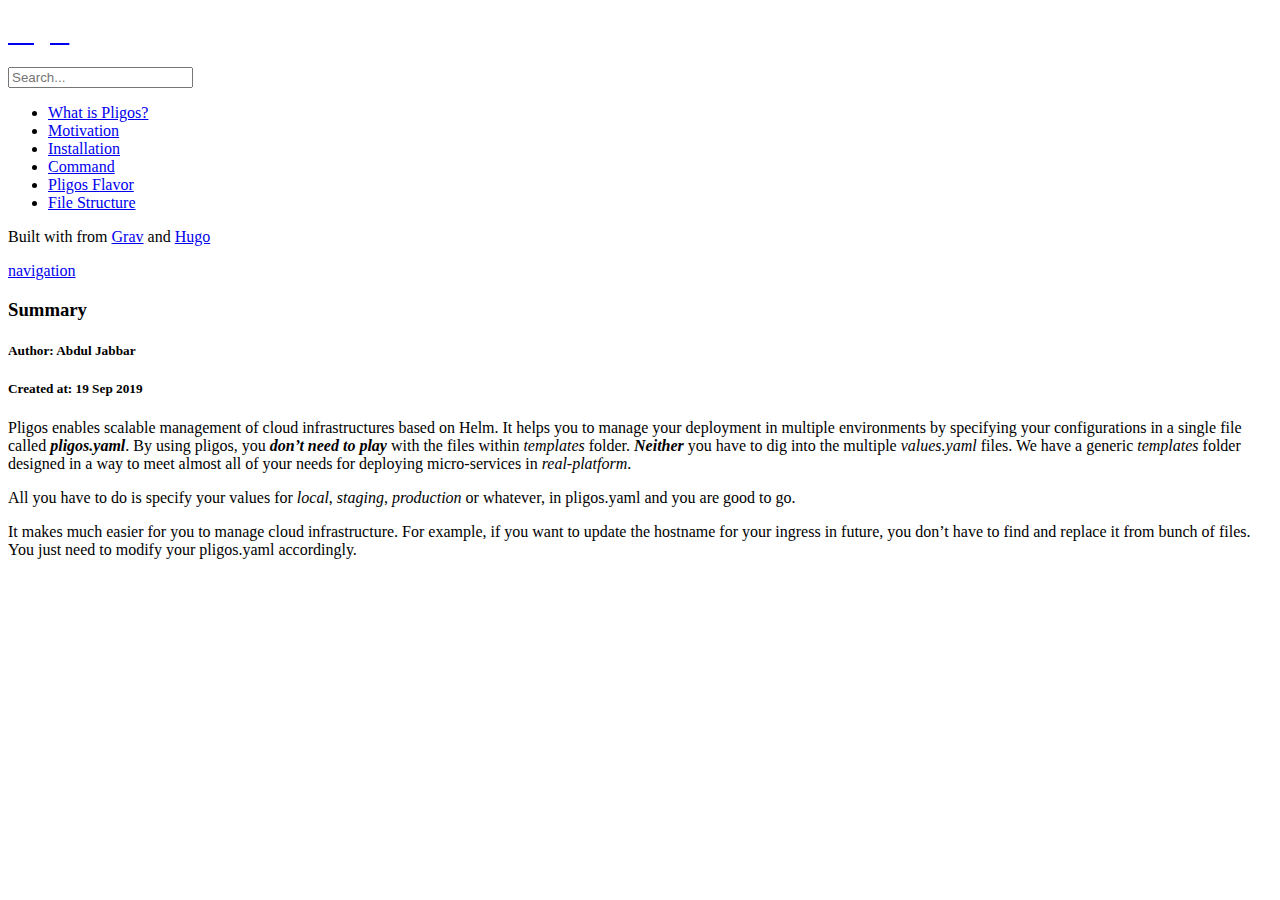
==== commit edd9d5c4: "Updated path" ====
--- a/index.html
+++ b/index.html
@@ -7,23 +7,23 @@
     <meta name="description" content="This article describes how we can use pligos to manage helm charts easily.">
 
 
-    <link rel="icon" href="/images/favicon.png" type="image/png">
+    <link rel="icon" href="/pligos/images/favicon.png" type="image/png">
 
     <title>Pligos - Homepage :: My New Hugo Site</title>
 
     
-    <link href="/css/nucleus.css?1569859812" rel="stylesheet">
-    <link href="/css/fontawesome-all.min.css?1569859812" rel="stylesheet">
-    <link href="/css/hybrid.css?1569859812" rel="stylesheet">
-    <link href="/css/featherlight.min.css?1569859812" rel="stylesheet">
-    <link href="/css/perfect-scrollbar.min.css?1569859812" rel="stylesheet">
-    <link href="/css/auto-complete.css?1569859812" rel="stylesheet">
-    <link href="/css/atom-one-dark-reasonable.css?1569859812" rel="stylesheet">
-    <link href="/css/theme.css?1569859812" rel="stylesheet">
-    <link href="/css/hugo-theme.css?1569859812" rel="stylesheet">
-    
-
-    <script src="/js/jquery-3.3.1.min.js?1569859812"></script>
+    <link href="/pligos/css/nucleus.css?1569917940" rel="stylesheet">
+    <link href="/pligos/css/fontawesome-all.min.css?1569917940" rel="stylesheet">
+    <link href="/pligos/css/hybrid.css?1569917940" rel="stylesheet">
+    <link href="/pligos/css/featherlight.min.css?1569917940" rel="stylesheet">
+    <link href="/pligos/css/perfect-scrollbar.min.css?1569917940" rel="stylesheet">
+    <link href="/pligos/css/auto-complete.css?1569917940" rel="stylesheet">
+    <link href="/pligos/css/atom-one-dark-reasonable.css?1569917940" rel="stylesheet">
+    <link href="/pligos/css/theme.css?1569917940" rel="stylesheet">
+    <link href="/pligos/css/hugo-theme.css?1569917940" rel="stylesheet">
+    
+
+    <script src="/pligos/js/jquery-3.3.1.min.js?1569917940"></script>
 
     <style>
       :root #header + #content > #left > #rlblock_left{
@@ -33,14 +33,14 @@
     </style>
     
   </head>
-  <body class="" data-url="/">
+  <body class="" data-url="/pligos/">
     <nav id="sidebar" class="">
 
 
 
   <div id="header-wrapper">
     <div id="header">
-      <a id="logo" href="http://example.org/">
+      <a id="logo" href="https://abdul-jabbar01.github.io/pligos/">
     <h2 style="color: white;">Pligos</h2>
   
 </a>
@@ -53,14 +53,14 @@
     <span data-search-clear=""><i class="fas fa-times"></i></span>
 </div>
 
-<script type="text/javascript" src="/js/lunr.min.js?1569859812"></script>
-<script type="text/javascript" src="/js/auto-complete.js?1569859812"></script>
+<script type="text/javascript" src="/pligos/js/lunr.min.js?1569917940"></script>
+<script type="text/javascript" src="/pligos/js/auto-complete.js?1569917940"></script>
 <script type="text/javascript">
     
-        var baseurl = "http:\/\/example.org\/";
+        var baseurl = "https:\/\/abdul-jabbar01.github.io\/pligos\/";
     
 </script>
-<script type="text/javascript" src="/js/search.js?1569859812"></script>
+<script type="text/javascript" src="/pligos/js/search.js?1569917940"></script>
 
     
   </div>
@@ -76,12 +76,12 @@
  
   
     
-    <li data-nav-id="/summary/" title="What is Pligos?" class="dd-item 
-        
-        
-        
-        ">
-      <a href="/summary/">
+    <li data-nav-id="/pligos/summary/" title="What is Pligos?" class="dd-item 
+        
+        
+        
+        ">
+      <a href="/pligos/summary/">
           What is Pligos?
           
       </a>
@@ -98,12 +98,12 @@
  
   
     
-    <li data-nav-id="/motivation/" title="Motivation" class="dd-item 
-        
-        
-        
-        ">
-      <a href="/motivation/">
+    <li data-nav-id="/pligos/motivation/" title="Motivation" class="dd-item 
+        
+        
+        
+        ">
+      <a href="/pligos/motivation/">
           Motivation
           
       </a>
@@ -120,12 +120,12 @@
  
   
     
-    <li data-nav-id="/installation/" title="Installation" class="dd-item 
-        
-        
-        
-        ">
-      <a href="/installation/">
+    <li data-nav-id="/pligos/installation/" title="Installation" class="dd-item 
+        
+        
+        
+        ">
+      <a href="/pligos/installation/">
           Installation
           
       </a>
@@ -142,12 +142,12 @@
  
   
     
-    <li data-nav-id="/command/" title="Command" class="dd-item 
-        
-        
-        
-        ">
-      <a href="/command/">
+    <li data-nav-id="/pligos/command/" title="Command" class="dd-item 
+        
+        
+        
+        ">
+      <a href="/pligos/command/">
           Command
           
       </a>
@@ -164,12 +164,12 @@
  
   
     
-    <li data-nav-id="/flavor/" title="Pligos Flavor" class="dd-item 
-        
-        
-        
-        ">
-      <a href="/flavor/">
+    <li data-nav-id="/pligos/flavor/" title="Pligos Flavor" class="dd-item 
+        
+        
+        
+        ">
+      <a href="/pligos/flavor/">
           Pligos Flavor
           
       </a>
@@ -186,12 +186,12 @@
  
   
     
-    <li data-nav-id="/file-structure/" title="File Structure" class="dd-item 
-        
-        
-        
-        ">
-      <a href="/file-structure/">
+    <li data-nav-id="/pligos/file-structure/" title="File Structure" class="dd-item 
+        
+        
+        
+        ">
+      <a href="/pligos/file-structure/">
           File Structure
           
       </a>
@@ -389,7 +389,7 @@
 	 
 		
 		
-			<a class="nav nav-next" href="/summary/" title="What is Pligos?" style="margin-right: 0px;"><i class="fa fa-chevron-right"></i></a>
+			<a class="nav nav-next" href="/pligos/summary/" title="What is Pligos?" style="margin-right: 0px;"><i class="fa fa-chevron-right"></i></a>
 		
 	
     </div>
@@ -399,19 +399,19 @@
     <div style="left: -1000px; overflow: scroll; position: absolute; top: -1000px; border: none; box-sizing: content-box; height: 200px; margin: 0px; padding: 0px; width: 200px;">
       <div style="border: none; box-sizing: content-box; height: 200px; margin: 0px; padding: 0px; width: 200px;"></div>
     </div>
-    <script src="/js/clipboard.min.js?1569859812"></script>
-    <script src="/js/perfect-scrollbar.min.js?1569859812"></script>
-    <script src="/js/perfect-scrollbar.jquery.min.js?1569859812"></script>
-    <script src="/js/jquery.sticky.js?1569859812"></script>
-    <script src="/js/featherlight.min.js?1569859812"></script>
-    <script src="/js/highlight.pack.js?1569859812"></script>
+    <script src="/pligos/js/clipboard.min.js?1569917940"></script>
+    <script src="/pligos/js/perfect-scrollbar.min.js?1569917940"></script>
+    <script src="/pligos/js/perfect-scrollbar.jquery.min.js?1569917940"></script>
+    <script src="/pligos/js/jquery.sticky.js?1569917940"></script>
+    <script src="/pligos/js/featherlight.min.js?1569917940"></script>
+    <script src="/pligos/js/highlight.pack.js?1569917940"></script>
     <script>hljs.initHighlightingOnLoad();</script>
-    <script src="/js/modernizr.custom-3.6.0.js?1569859812"></script>
-    <script src="/js/learn.js?1569859812"></script>
-    <script src="/js/hugo-learn.js?1569859812"></script>
-
-    <link href="/mermaid/mermaid.css?1569859812" rel="stylesheet" />
-    <script src="/mermaid/mermaid.js?1569859812"></script>
+    <script src="/pligos/js/modernizr.custom-3.6.0.js?1569917940"></script>
+    <script src="/pligos/js/learn.js?1569917940"></script>
+    <script src="/pligos/js/hugo-learn.js?1569917940"></script>
+
+    <link href="/pligos/mermaid/mermaid.css?1569917940" rel="stylesheet" />
+    <script src="/pligos/mermaid/mermaid.js?1569917940"></script>
     <script>
         mermaid.initialize({ startOnLoad: true });
     </script>
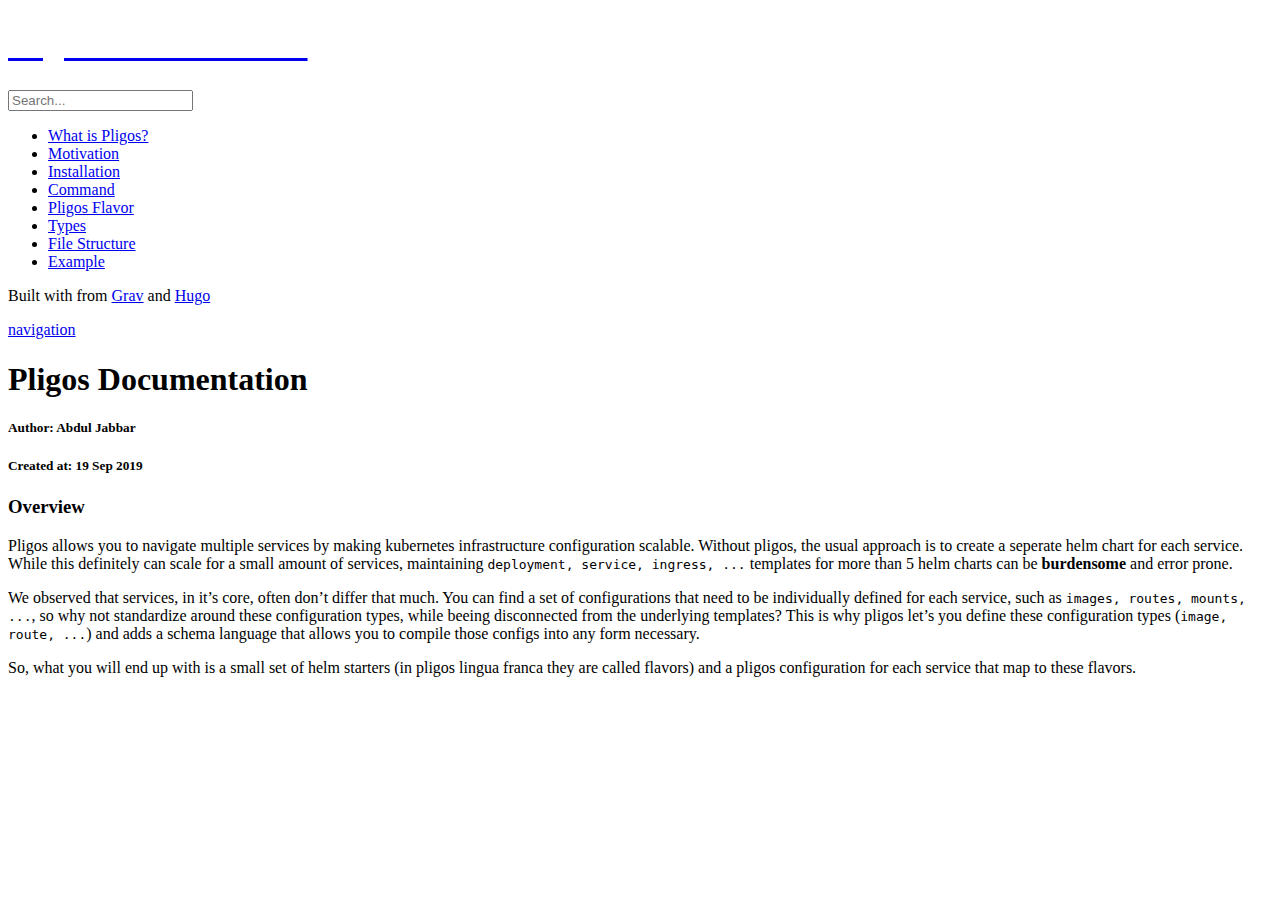
==== commit 438d1a60: "Updated documentation" ====
--- a/index.html
+++ b/index.html
@@ -9,21 +9,21 @@
 
     <link rel="icon" href="/pligos/images/favicon.png" type="image/png">
 
-    <title>Pligos - Homepage :: My New Hugo Site</title>
-
-    
-    <link href="/pligos/css/nucleus.css?1569917940" rel="stylesheet">
-    <link href="/pligos/css/fontawesome-all.min.css?1569917940" rel="stylesheet">
-    <link href="/pligos/css/hybrid.css?1569917940" rel="stylesheet">
-    <link href="/pligos/css/featherlight.min.css?1569917940" rel="stylesheet">
-    <link href="/pligos/css/perfect-scrollbar.min.css?1569917940" rel="stylesheet">
-    <link href="/pligos/css/auto-complete.css?1569917940" rel="stylesheet">
-    <link href="/pligos/css/atom-one-dark-reasonable.css?1569917940" rel="stylesheet">
-    <link href="/pligos/css/theme.css?1569917940" rel="stylesheet">
-    <link href="/pligos/css/hugo-theme.css?1569917940" rel="stylesheet">
-    
-
-    <script src="/pligos/js/jquery-3.3.1.min.js?1569917940"></script>
+    <title>Pligos Documentation :: Pligos Documentation</title>
+
+    
+    <link href="/pligos/css/nucleus.css?1569933948" rel="stylesheet">
+    <link href="/pligos/css/fontawesome-all.min.css?1569933948" rel="stylesheet">
+    <link href="/pligos/css/hybrid.css?1569933948" rel="stylesheet">
+    <link href="/pligos/css/featherlight.min.css?1569933948" rel="stylesheet">
+    <link href="/pligos/css/perfect-scrollbar.min.css?1569933948" rel="stylesheet">
+    <link href="/pligos/css/auto-complete.css?1569933948" rel="stylesheet">
+    <link href="/pligos/css/atom-one-dark-reasonable.css?1569933948" rel="stylesheet">
+    <link href="/pligos/css/theme.css?1569933948" rel="stylesheet">
+    <link href="/pligos/css/hugo-theme.css?1569933948" rel="stylesheet">
+    
+
+    <script src="/pligos/js/jquery-3.3.1.min.js?1569933948"></script>
 
     <style>
       :root #header + #content > #left > #rlblock_left{
@@ -40,8 +40,8 @@
 
   <div id="header-wrapper">
     <div id="header">
-      <a id="logo" href="https://abdul-jabbar01.github.io/pligos/">
-    <h2 style="color: white;">Pligos</h2>
+      <a id="logo" href="https://abdul-jabbar01.github.io/pligos">
+    <h2 style="color: white;font-size: 2.0rem">Pligos Documentation</h2>
   
 </a>
 
@@ -53,14 +53,14 @@
     <span data-search-clear=""><i class="fas fa-times"></i></span>
 </div>
 
-<script type="text/javascript" src="/pligos/js/lunr.min.js?1569917940"></script>
-<script type="text/javascript" src="/pligos/js/auto-complete.js?1569917940"></script>
+<script type="text/javascript" src="/pligos/js/lunr.min.js?1569933948"></script>
+<script type="text/javascript" src="/pligos/js/auto-complete.js?1569933948"></script>
 <script type="text/javascript">
     
-        var baseurl = "https:\/\/abdul-jabbar01.github.io\/pligos\/";
+        var baseurl = "https:\/\/abdul-jabbar01.github.io\/pligos";
     
 </script>
-<script type="text/javascript" src="/pligos/js/search.js?1569917940"></script>
+<script type="text/javascript" src="/pligos/js/search.js?1569933948"></script>
 
     
   </div>
@@ -186,6 +186,28 @@
  
   
     
+    <li data-nav-id="/pligos/types/" title="Types" class="dd-item 
+        
+        
+        
+        ">
+      <a href="/pligos/types/">
+          Types
+          
+      </a>
+      
+              
+    </li>
+  
+ 
+
+          
+          
+
+
+ 
+  
+    
     <li data-nav-id="/pligos/file-structure/" title="File Structure" class="dd-item 
         
         
@@ -193,6 +215,28 @@
         ">
       <a href="/pligos/file-structure/">
           File Structure
+          
+      </a>
+      
+              
+    </li>
+  
+ 
+
+          
+          
+
+
+ 
+  
+    
+    <li data-nav-id="/pligos/example/" title="Example" class="dd-item 
+        
+        
+        
+        ">
+      <a href="/pligos/example/">
+          Example
           
       </a>
       
@@ -241,17 +285,33 @@
  
 
 
-<h3 id="summary">Summary</h3>
+<h1>Pligos Documentation</h1>
 
 <h5 id="author-abdul-jabbar">Author: Abdul Jabbar</h5>
 
 <h5 id="created-at-19-sep-2019">Created at: 19 Sep 2019</h5>
 
-<p>Pligos enables scalable management of cloud infrastructures based on Helm. It helps you to manage your deployment in multiple environments by specifying your configurations in a single file called <strong><em>pligos.yaml</em></strong>. By using pligos, you <strong><em>don&rsquo;t need to play</em></strong> with the files within <em>templates</em> folder. <strong><em>Neither</em></strong> you have to dig into the multiple <em>values.yaml</em> files. We have a generic <em>templates</em> folder designed in a way to meet almost all of your needs for deploying micro-services in <em>real-platform</em>.</p>
-
-<p>All you have to do is specify your values for <em>local</em>, <em>staging</em>, <em>production</em> or whatever, in pligos.yaml and you are good to go.</p>
-
-<p>It makes much easier for you to manage cloud infrastructure. For example, if you want to update the hostname for your ingress in future, you don&rsquo;t have to find and replace it from bunch of files. You just need to modify your pligos.yaml accordingly.</p>
+<h3 id="overview">Overview</h3>
+
+<p>Pligos allows you to navigate multiple services by making kubernetes
+infrastructure configuration scalable. Without pligos, the usual
+approach is to create a seperate helm chart for each service. While
+this definitely can scale for a small amount of services, maintaining
+<code>deployment, service, ingress, ...</code> templates for more than 5 helm
+charts can be <strong>burdensome</strong> and error prone.</p>
+
+<p>We observed that services, in it&rsquo;s core, often don&rsquo;t differ that
+much. You can find a set of configurations that need to be
+individually defined for each service, such as <code>images, routes,
+mounts, ...</code>, so why not standardize around these configuration types,
+while beeing disconnected from the underlying templates? This is why
+pligos let&rsquo;s you define these configuration types (<code>image, route,
+...</code>) and adds a schema language that allows you to compile those
+configs into any form necessary.</p>
+
+<p>So, what you will end up with is a small set of helm starters (in
+pligos lingua franca they are called flavors) and a pligos
+configuration for each service that map to these flavors.</p>
 	
   
         
@@ -287,6 +347,38 @@
                     
                         
                         
+                    
+                
+                
+
+                    
+                    
+                    
+
+                    
+            
+        
+                    
+                        
+            
+            
+                
+                    
+                
+                
+
+                    
+                    
+                    
+
+                    
+            
+        
+                    
+                        
+            
+            
+                
                     
                 
                 
@@ -399,19 +491,19 @@
     <div style="left: -1000px; overflow: scroll; position: absolute; top: -1000px; border: none; box-sizing: content-box; height: 200px; margin: 0px; padding: 0px; width: 200px;">
       <div style="border: none; box-sizing: content-box; height: 200px; margin: 0px; padding: 0px; width: 200px;"></div>
     </div>
-    <script src="/pligos/js/clipboard.min.js?1569917940"></script>
-    <script src="/pligos/js/perfect-scrollbar.min.js?1569917940"></script>
-    <script src="/pligos/js/perfect-scrollbar.jquery.min.js?1569917940"></script>
-    <script src="/pligos/js/jquery.sticky.js?1569917940"></script>
-    <script src="/pligos/js/featherlight.min.js?1569917940"></script>
-    <script src="/pligos/js/highlight.pack.js?1569917940"></script>
+    <script src="/pligos/js/clipboard.min.js?1569933948"></script>
+    <script src="/pligos/js/perfect-scrollbar.min.js?1569933948"></script>
+    <script src="/pligos/js/perfect-scrollbar.jquery.min.js?1569933948"></script>
+    <script src="/pligos/js/jquery.sticky.js?1569933948"></script>
+    <script src="/pligos/js/featherlight.min.js?1569933948"></script>
+    <script src="/pligos/js/highlight.pack.js?1569933948"></script>
     <script>hljs.initHighlightingOnLoad();</script>
-    <script src="/pligos/js/modernizr.custom-3.6.0.js?1569917940"></script>
-    <script src="/pligos/js/learn.js?1569917940"></script>
-    <script src="/pligos/js/hugo-learn.js?1569917940"></script>
-
-    <link href="/pligos/mermaid/mermaid.css?1569917940" rel="stylesheet" />
-    <script src="/pligos/mermaid/mermaid.js?1569917940"></script>
+    <script src="/pligos/js/modernizr.custom-3.6.0.js?1569933948"></script>
+    <script src="/pligos/js/learn.js?1569933948"></script>
+    <script src="/pligos/js/hugo-learn.js?1569933948"></script>
+
+    <link href="/pligos/mermaid/mermaid.css?1569933948" rel="stylesheet" />
+    <script src="/pligos/mermaid/mermaid.js?1569933948"></script>
     <script>
         mermaid.initialize({ startOnLoad: true });
     </script>
